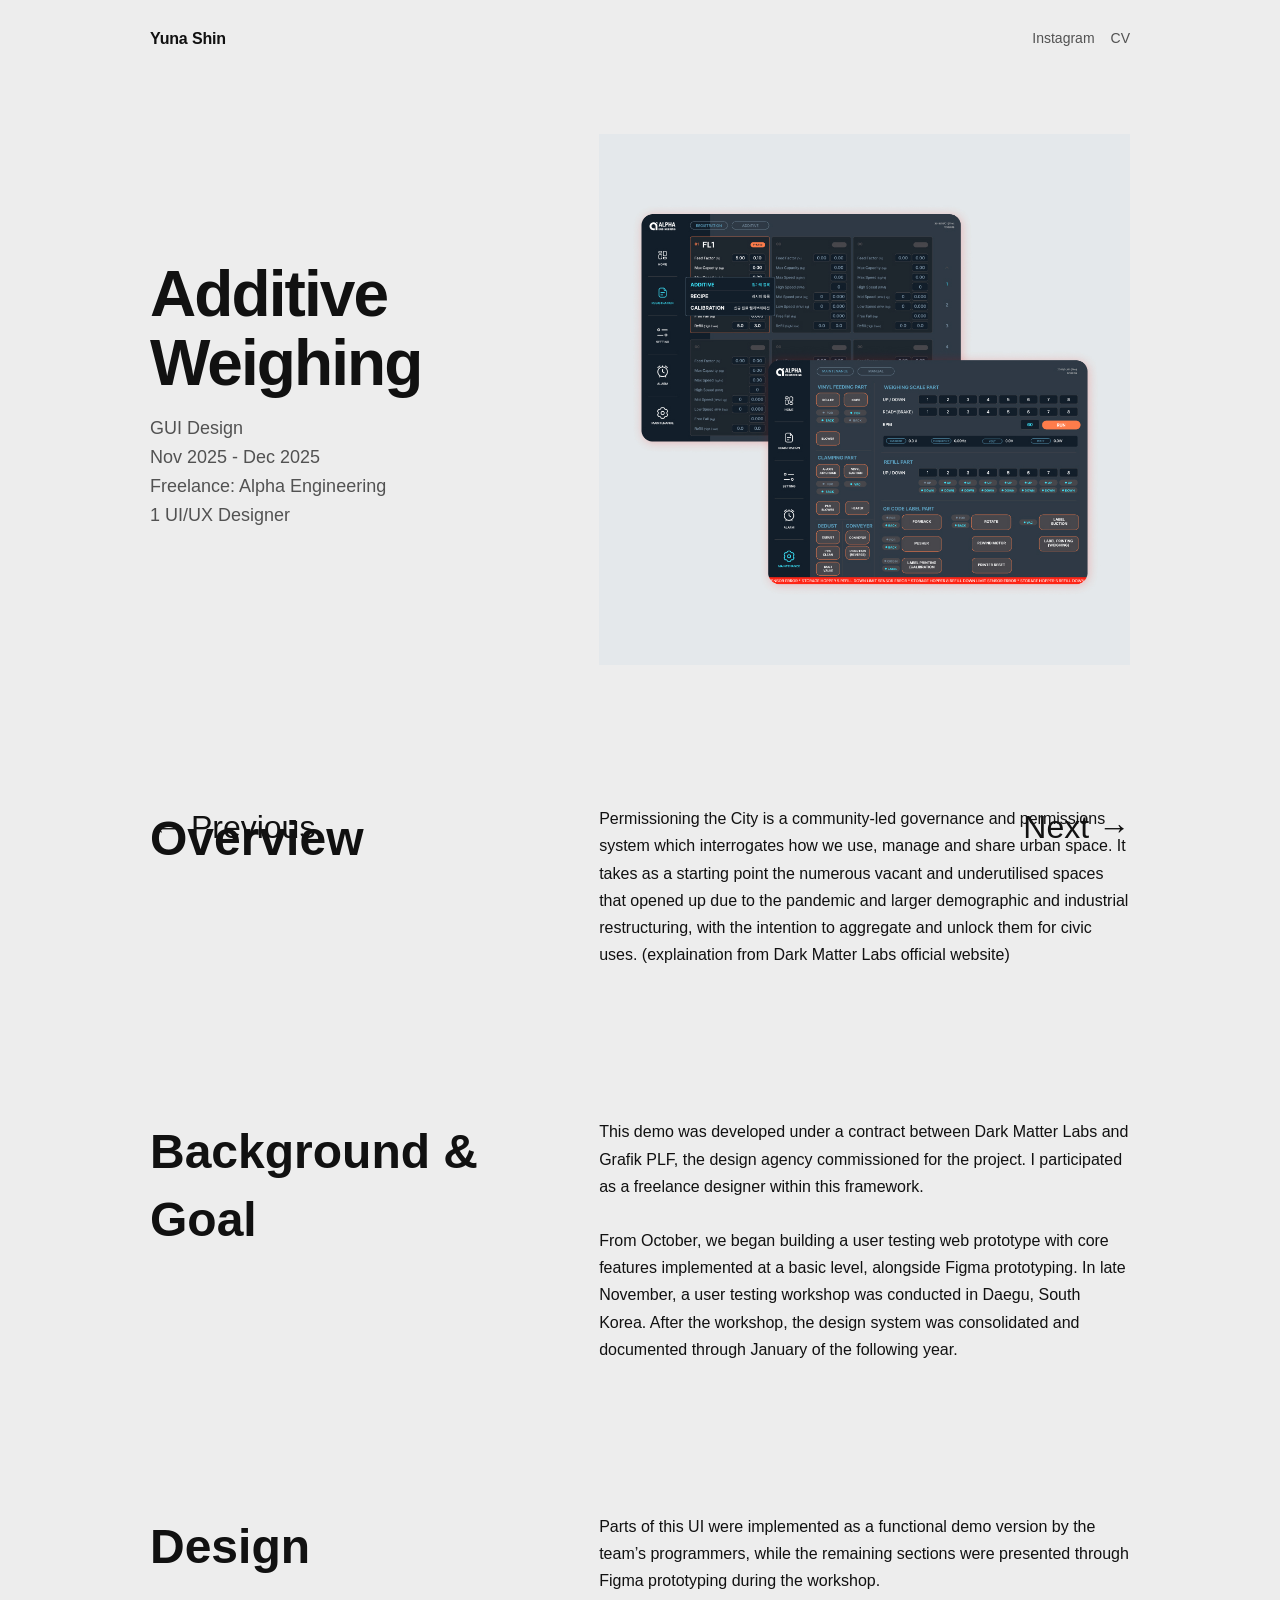
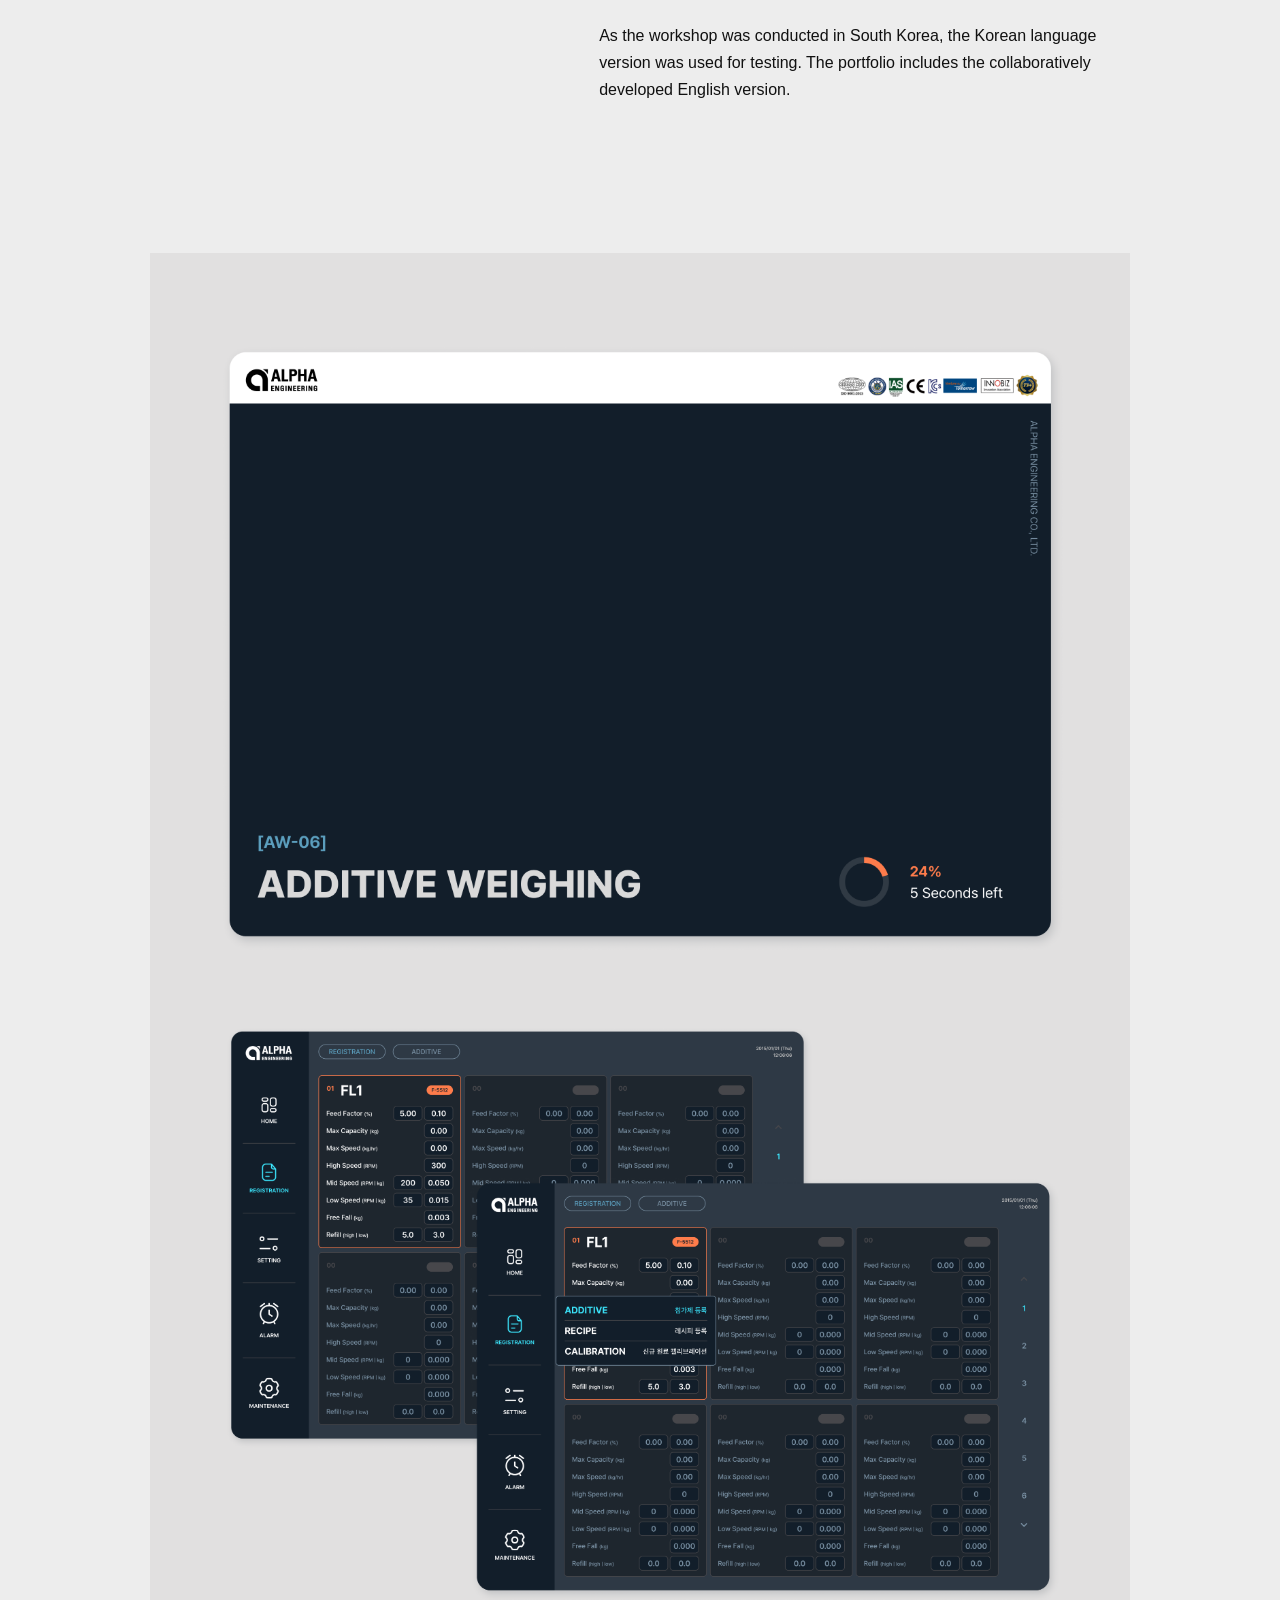
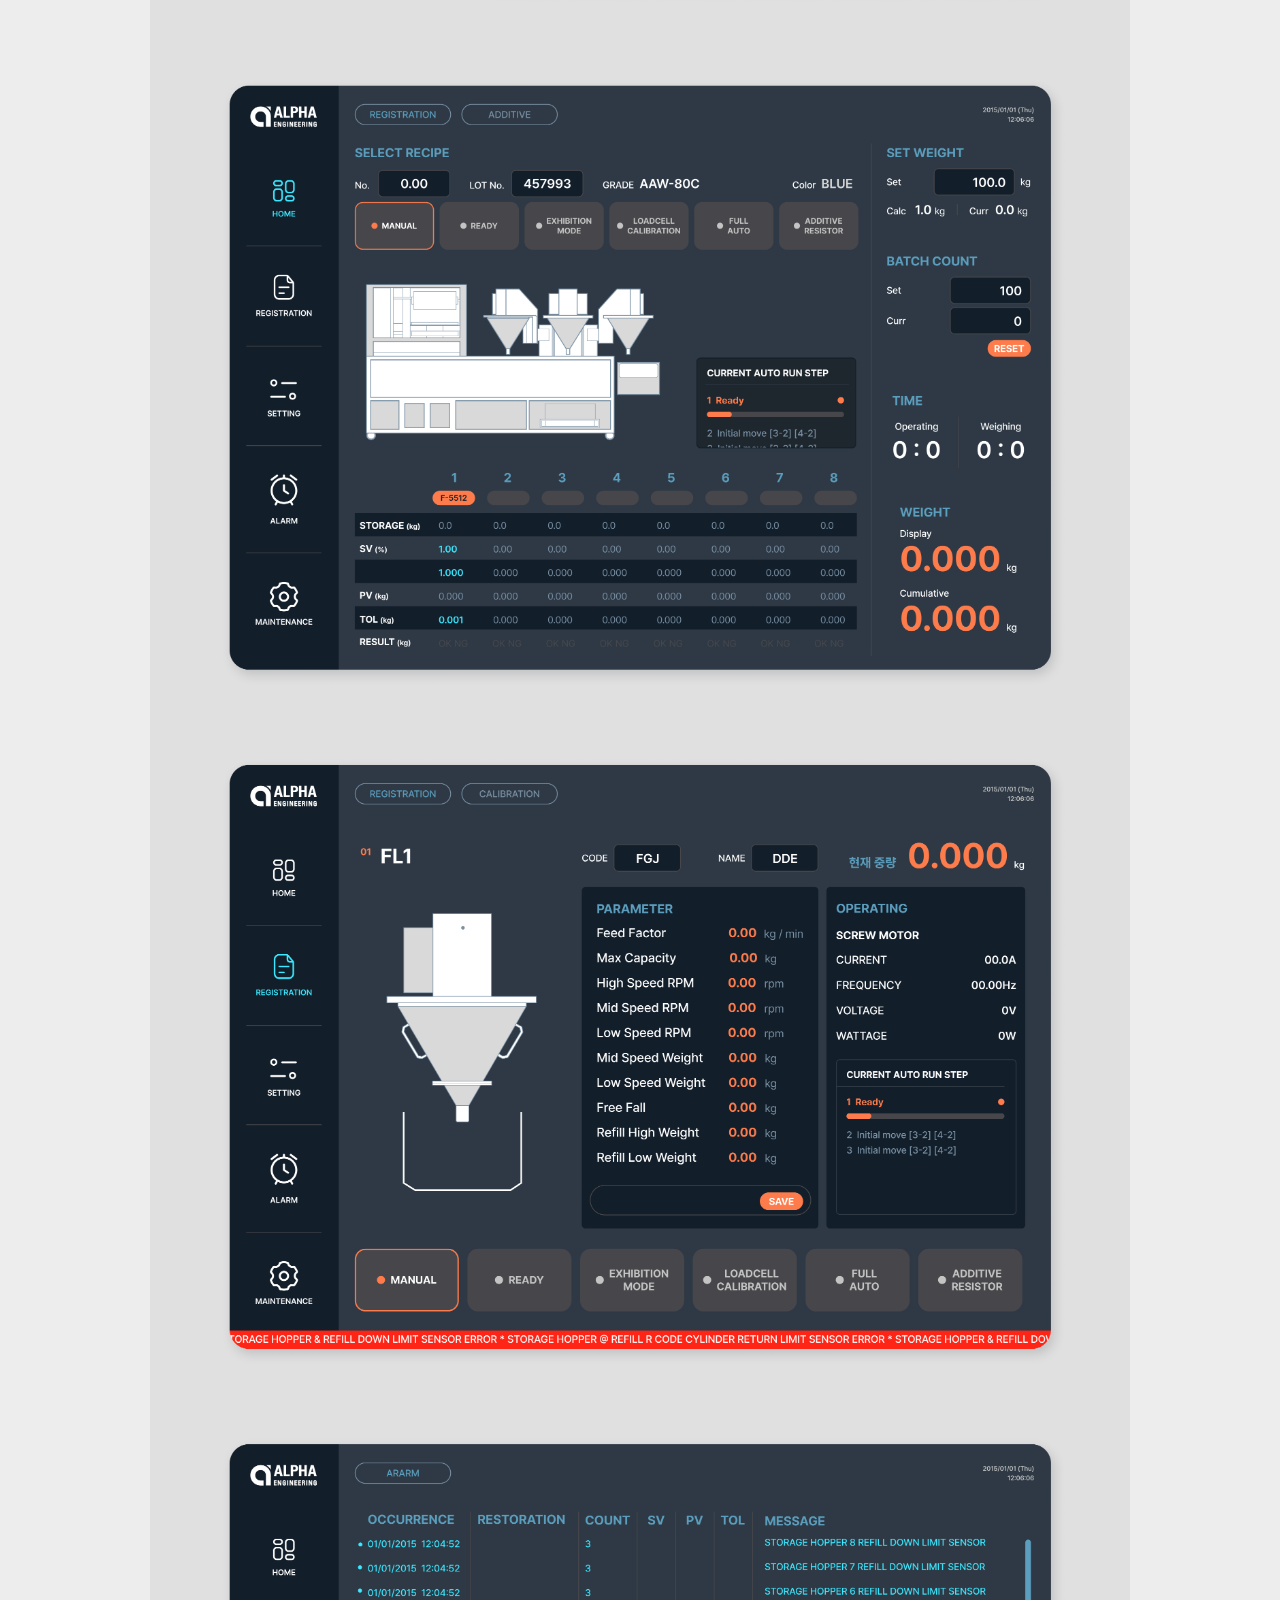
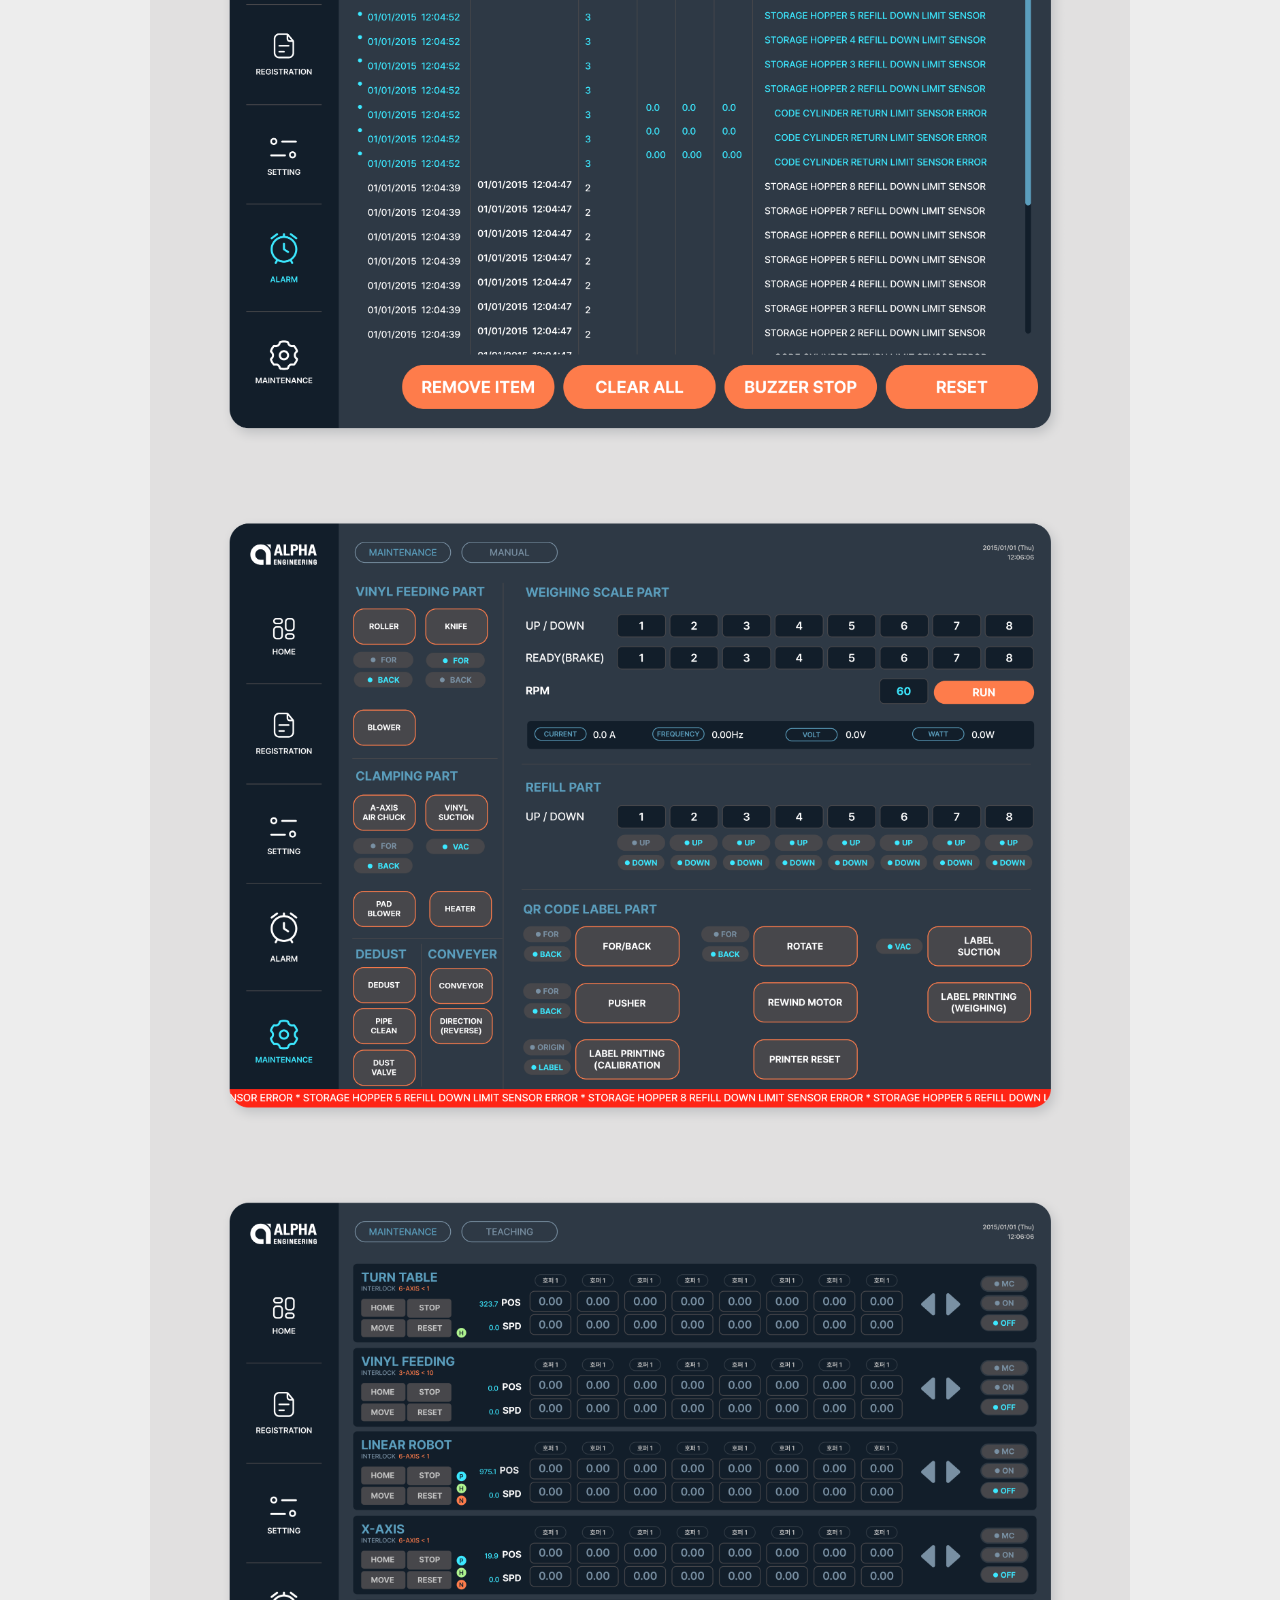
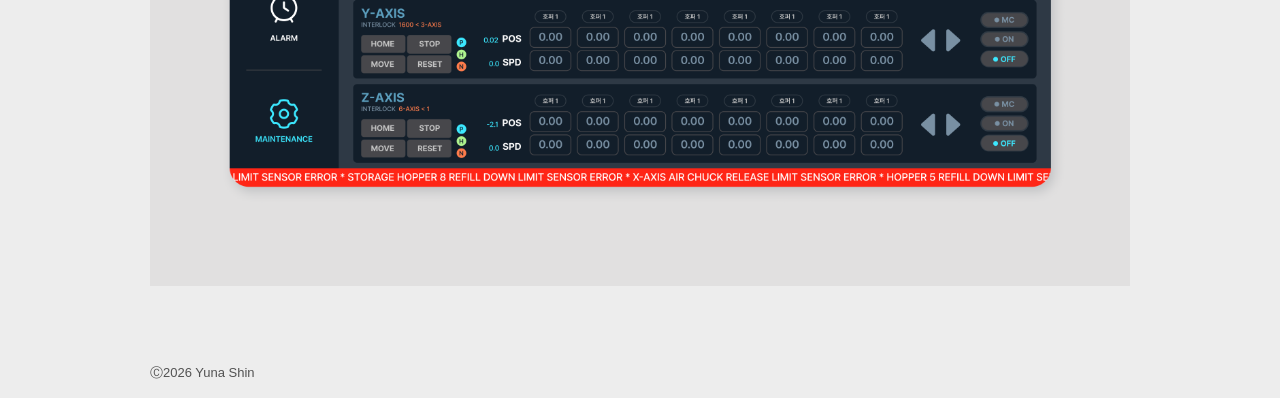
==== pages/Additive weighing.html @ b3d25a9a "initial commit" ====
<!DOCTYPE html>
<html lang="en">
<head>
  <meta charset="UTF-8">
  <meta name="viewport" content="width=device-width, initial-scale=1.0">
  <title>Additive Weighing</title>

  <link rel="stylesheet" href="../Style/style.css">
  <link rel="stylesheet" href="../Style/case.css">
</head>

<body>
  <header class="site-header">
    <div class="container header-inner">
      <a class="logo" href="../yunashin.html">Yuna Shin</a>
      <nav class="nav">
        <a href="https://www.instagram.com/yyunashinyunaa/" target="_blank" rel="noopener">Instagram</a>
        <a href="../YunaShin_CV.pdf" target="_blank" rel="noopener">CV</a>
      </nav>
    </div>
  </header>

  <main>

    <!-- HERO -->
    <section class="cs-hero container">
      <div class="cs-hero-left">
        <h1 class="cs-title">Additive Weighing</h1>
        <p class="cs-sub">GUI Design<br>Nov 2025 - Dec 2025<br>Freelance: Alpha Engineering
          <br>1 UI/UX Designer
        </p>
      </div>
      <div class="cs-hero-right">
        <img src="../Images/additive-weighing-hero.jpg" alt="PtC hero">
      </div>
    </section>

    <!-- Overview -->
    <section class="cs-section container">
      <div class="cs-split">
        <h2>Overview</h2>
        <div class="cs-right">
          <p>
          Permissioning the City is a community-led governance and permissions system which interrogates how we use, manage and share urban space. It takes as a starting point the numerous vacant and underutilised spaces that opened up due to the pandemic and larger demographic and industrial restructuring, with the intention to aggregate and unlock them for civic uses.
          (explaination from <span><a href=https://darkmatterlabs.org/initiatives/re-permissioning-the-city target="_blank" rel="noopener">Dark Matter Labs official website</a></span>)
          </p>
        </div>
      </div>
    </section>

    <!-- Background & Goal -->
    <section class="cs-section container">
      <div class="cs-split">
        <h2>Background & Goal</h2>
        <div class="cs-right">
          <p>
            This demo was developed under a contract between Dark Matter Labs and Grafik PLF, the design agency commissioned for the project. I participated as a freelance designer within this framework.
            <br><br>From October, we began building a user testing web prototype with core features implemented at a basic level, alongside Figma prototyping. In late November, a user testing workshop was conducted in Daegu, South Korea. After the workshop, the design system was consolidated and documented through January of the following year.
          </p>
      </div>
    </section>


    <!-- Design -->
    <section class="cs-section container">
      <div class="cs-split">
        <h2>Design</h2>
        <div class="cs-right">
          <p>Parts of this UI were implemented as a functional demo version by the team’s programmers, while the remaining sections were presented through Figma prototyping during the workshop.
            <br><br>As the workshop was conducted in South Korea, the Korean language version was used for testing. The portfolio includes the collaboratively developed English version.

        </div>
      </div>
    </section>

    <!-- Gallery (also stacked big) -->
    <section class="cs-image-full container">
        <img src="../Images/additive-weighing-02.png" alt="">
    </section>


    <!-- Pager -->
    <section class="cs-pager container">
      <a class="pager-link" href="./Ripple.html">← Previous</a>
      <a class="pager-link" href="./Another Audience.html">Next →</a>
    </section>

  </main>

  <footer class="site-footer">
    <div class="container site-footer-container">
      <span class="muted">Ⓒ<span id="y"></span> Yuna Shin</span>
    </div>
  </footer>

  <script>
    document.getElementById("y").textContent = new Date().getFullYear();
  </script>
</body>
</html>
---- Style/style.css ----
:root{
  --bg: #ededed;
  --text: #111111;
  --muted: #6b6b6b;
  --border: #e8e8e8;

  --max: 980px;
  --page-pad: 80px;

  --header-bg: rgb(237, 237, 237);
  --tag-bg: #222;
  --tag-text: #fff;
}

*{ box-sizing: border-box; }

html{
  height: 100%;
  background: var(--bg);
}

body{
  min-height: 100vh;
  margin: 0;
  padding: 0 var(--page-pad);
  background: var(--bg);
  color: var(--text);
  font-family: -apple-system, BlinkMacSystemFont, "Segoe UI", Roboto, Helvetica, Arial,
               "Apple SD Gothic Neo", "Noto Sans KR", "Noto Sans", sans-serif;
  line-height: 1.4;

  display: flex;
  flex-direction: column;
}

main{ flex: 1; }

a{ color: inherit; text-decoration: none; }
a:hover{ text-decoration: underline; }

.container{
  max-width: var(--max);
  margin: 0 auto;
}

/* Header */
.site-header{
  position: sticky;
  top: 0;
  z-index: 10;
  background: none;
}

.header-inner{
  display: flex;
  align-items: center;
  justify-content: space-between;
  gap: 16px;
  padding: 28px 0 14px;
}

.logo{
  font-weight: 650;
  letter-spacing: -0.01em;
}

/* Nav */
.nav{
  display: flex;
  align-items: center;
  gap: 16px;
  font-size: 14px;
  color: var(--muted);
}

.nav a:hover{ color: var(--text); }

/* Hero */
.hero-section{
  padding: 44px 0 18px;
}

.hero-top h1{
  margin: 0 0 24px;
  font-size: 64px;
  line-height: 1.08;
  letter-spacing: -0.03em;
}

.hero-sub{
  margin: 12px 0 0;
  max-width: 75ch;
  font-size: 24px;
  line-height: 1.3;
  color: var(--muted);
}

/* Work grid */
.work-grid{
  margin-top: 48px;
  padding-bottom: 22px;

  display: grid;
  grid-template-columns: 1fr;
  gap: 64px 68px; /* row-gap / column-gap */
}

@media (min-width: 820px){
  .work-grid{ grid-template-columns: 1fr 1fr; }
}

/* Card */
.card{ overflow: hidden; }

.card-link{
  display: block;
  padding: 0;
}

.card-link:hover{ text-decoration: none; }

/* Square image */
.card-image{
  width: 100%;
  aspect-ratio: 1 / 1;
  overflow: hidden;
  margin-bottom: 18px;
  background: #ddd;
}

.card-image img{
  width: 100%;
  height: 100%;
  object-fit: cover;
  display: block;
}

/* Title + tags */
.card-title{
  display: flex;
  flex-direction: column;
  gap: 10px; /* 제목 ↔ 태그그룹 간격 */
}

.card-title h3{
  margin: 0;
  font-size: 20px;
  letter-spacing: -0.01em;
  line-height: 1.25;
}

.tag-group{
  display: flex;
  flex-wrap: wrap;
  gap: 6px; /* 태그들끼리 간격 */
}

.tag{
  font-size: 11px;
  color: var(--tag-text);
  background: var(--tag-bg);
  border: 1px solid var(--border);
  padding: 4px 8px;
  border-radius: 999px;
}

.tag-progress{
    background: #99199d;
    color:#fff;
    border-color:#ffffff;
}

.card-desc{
  margin: 8px 0 0;
  max-width: 70ch;
  font-size: 14px;
  color: var(--muted);
}

/* Footer */
.site-footer{
  width:100%
}
.site-footer-container{
  padding-top:8px;
  padding-bottom:16px;
  font-size:13px;
  color:var(--muted);
  text-align: left;
} 

/* Responsive */
@media (max-width: 820px){
  :root{ --page-pad: 28px; }
}

@media (max-width: 420px){
  :root{ --page-pad: 18px; }
  .hero-top h1{ font-size: 34px; }
  .nav{ gap: 12px; }
}
---- Style/case.css ----
:root{
  --muted: #525252;

  /* spacing */
  --space-2: 10px;
  --space-3: 12px;
  --space-4: 20px;
  --space-5: 70px;

  /* image spacing (요구사항: 별도 변수) */
  --img-gap: 28px;
}

/* HERO */
.cs-hero{
  display: grid;
  grid-template-columns: 1fr 1.4fr;
  gap: var(--space-5);
  align-items: center;
  padding: var(--space-5) 0;
}
.cs-hero img{ width: 100%; display: block; }

.cs-title{
  margin: 0 0 var(--space-2);
  margin-bottom: 16px;
  font-size: 64px;
  letter-spacing: -0.03em;
  line-height: 1.08;
}

.cs-sub{
  font-size: 18px;
  color: var(--muted);
  line-height: 1.6;
  margin: 0 0 var(--space-2);
}

/* SECTION padding */
.cs-section{ padding: var(--space-5) 0; }

/* Split grid: left title / right content */
.cs-split{
  display: grid;
  grid-template-columns: 1fr 1.4fr;
  gap: var(--space-5);
  align-items: start;
}

/* left column */
.cs-split h2{
  margin: 0;
  font-size: 48px;
}

/* right column text rhythm */
.cs-right p{
  margin: 0 0 var(--space-2);
  line-height: 1.7;
}

/* 이미지 full width (container 기준 가득) */
.cs-image-full{
  padding: var(--space-5) 0;
  display: flex;
  flex-direction: column;
  gap: var(--img-gap);
}

.cs-image-full img{
  width: 100%;
  display: block;
}

.cs-pager{
    position:fixed;
    left:40px;
    right:40px;
    bottom:30px;

    display:flex;
    align-items:center;
    justify-content: space-between;
    padding-bottom:var(--space-4);
    font-size: 32px;

}
/* Responsive: stack title over content */
@media (max-width: 1100px){
  .cs-hero{ grid-template-columns: 1fr; gap: var(--space-3); }
  .cs-split{ grid-template-columns: 1fr; gap: var(--space-3); }
  .cs-left-empty{ display: none; }
  .cs-split h2{ font-size: 28px; }
  .cs-title{ font-size: 34px; }
}
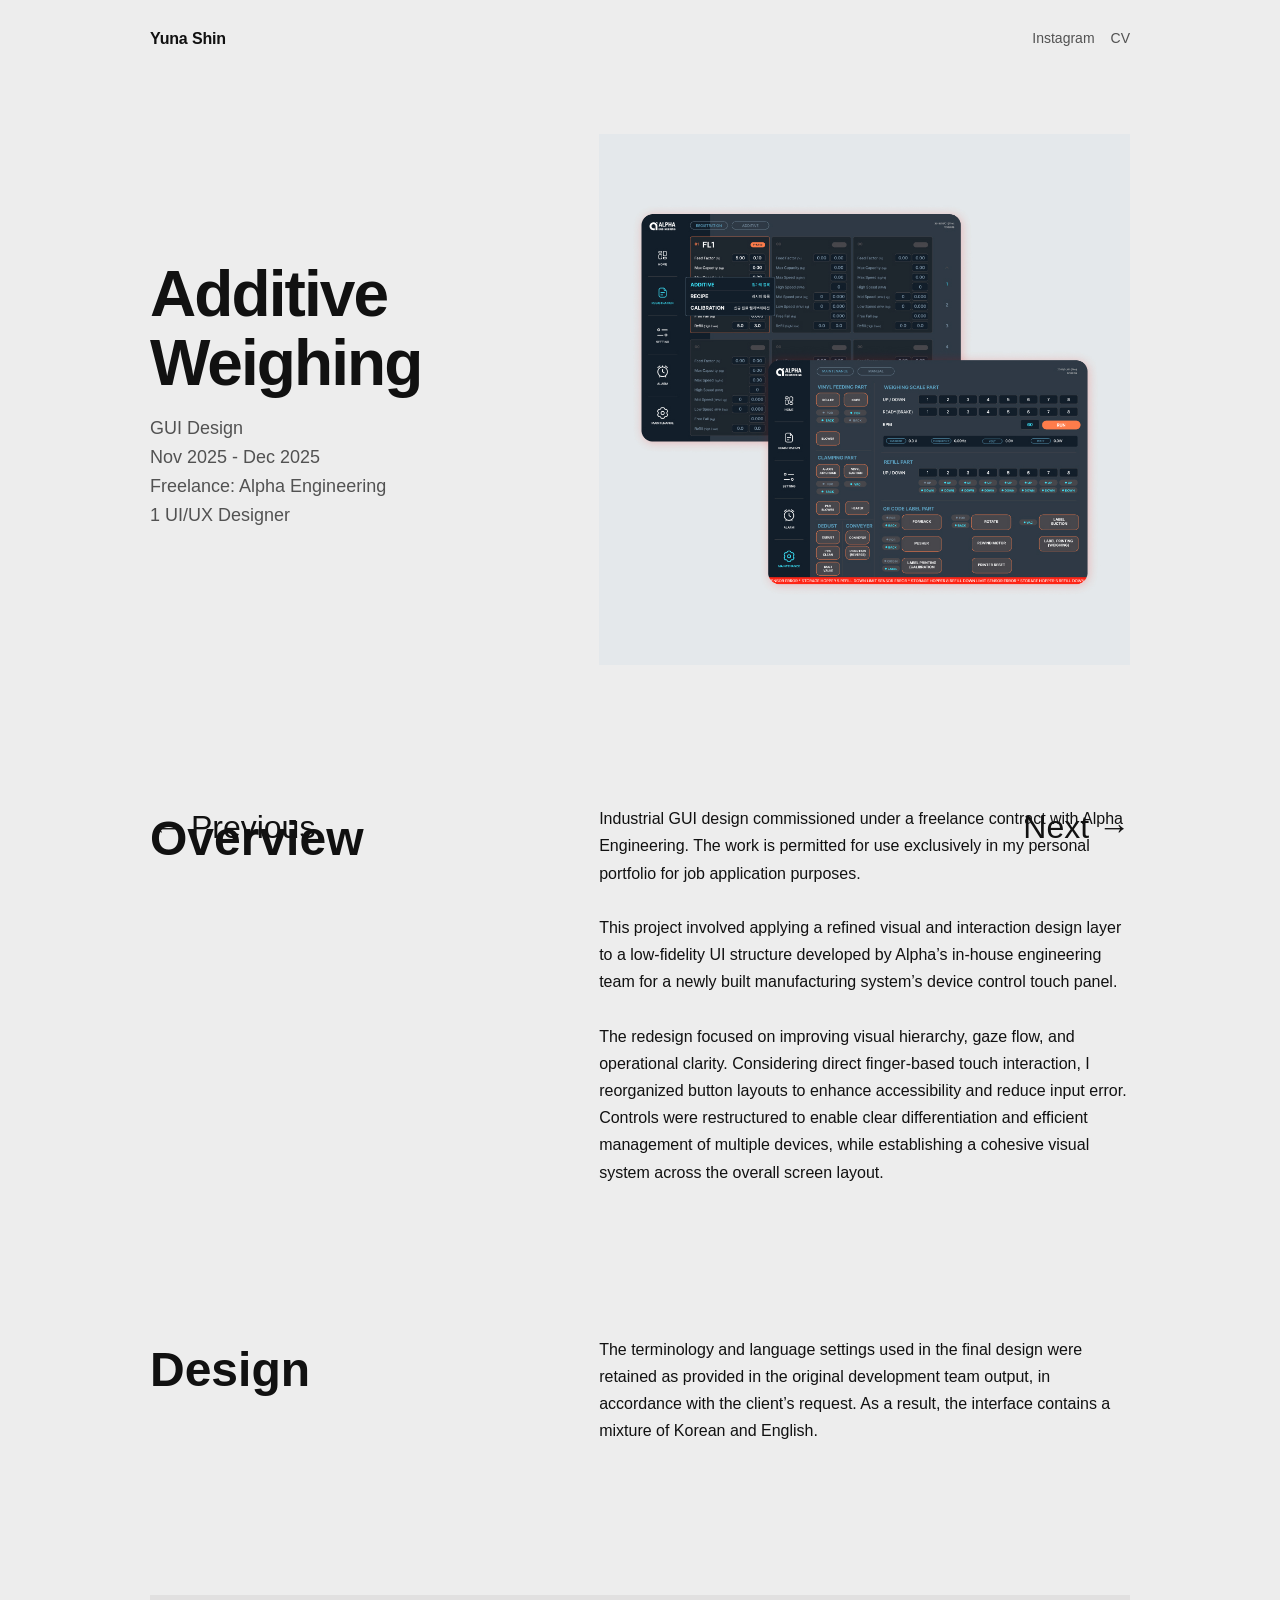
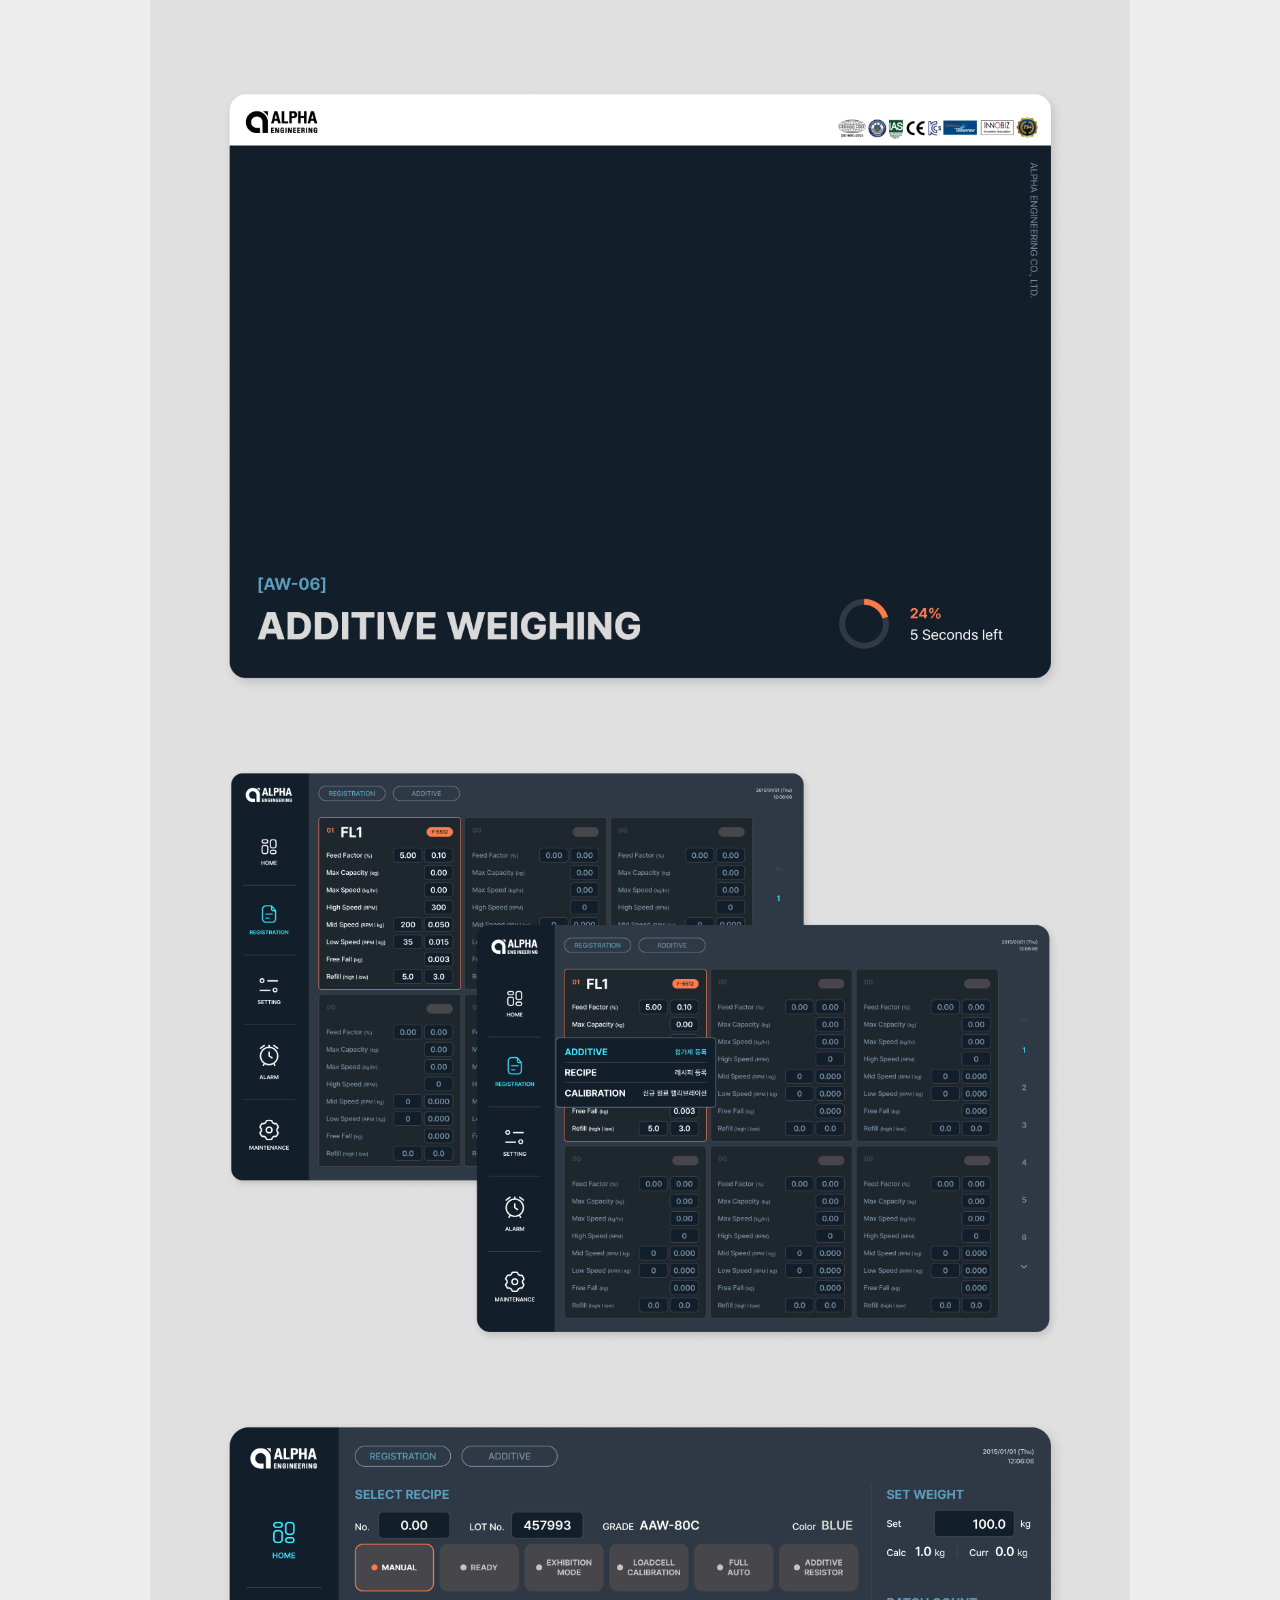
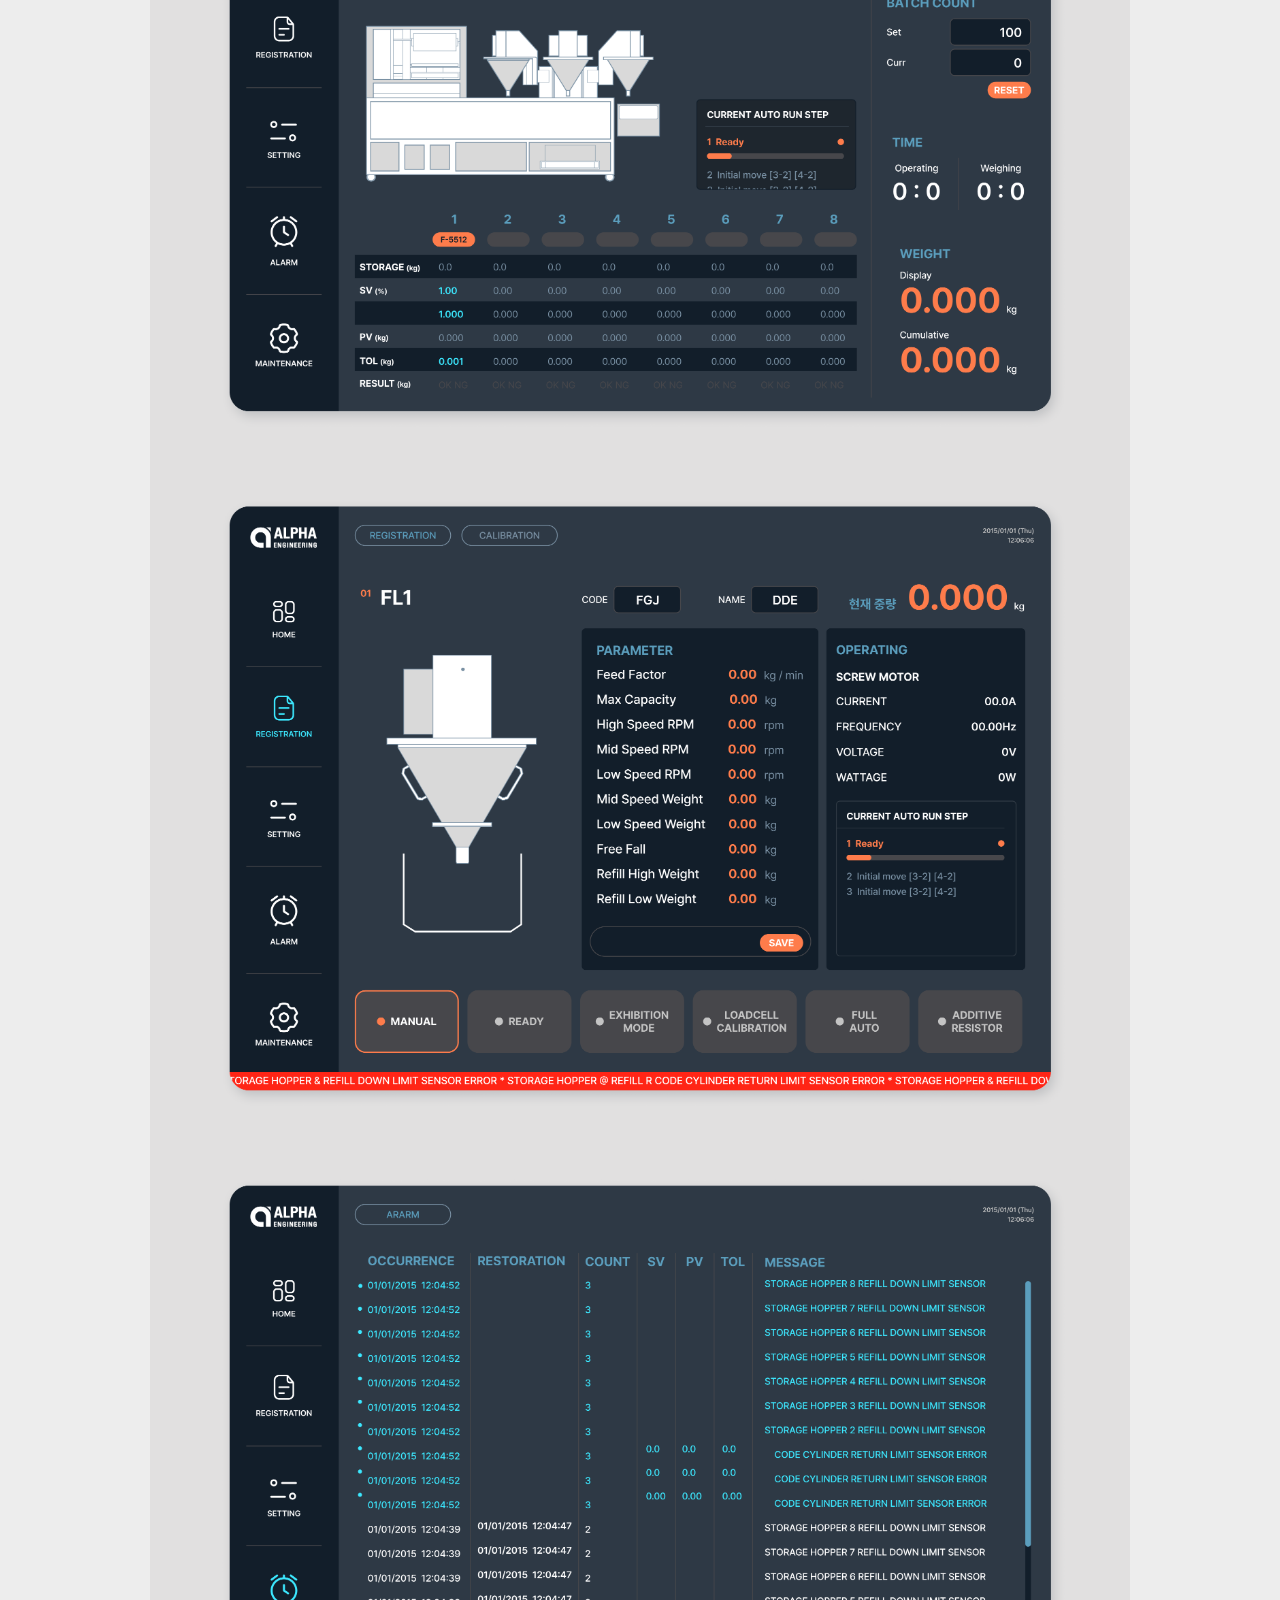
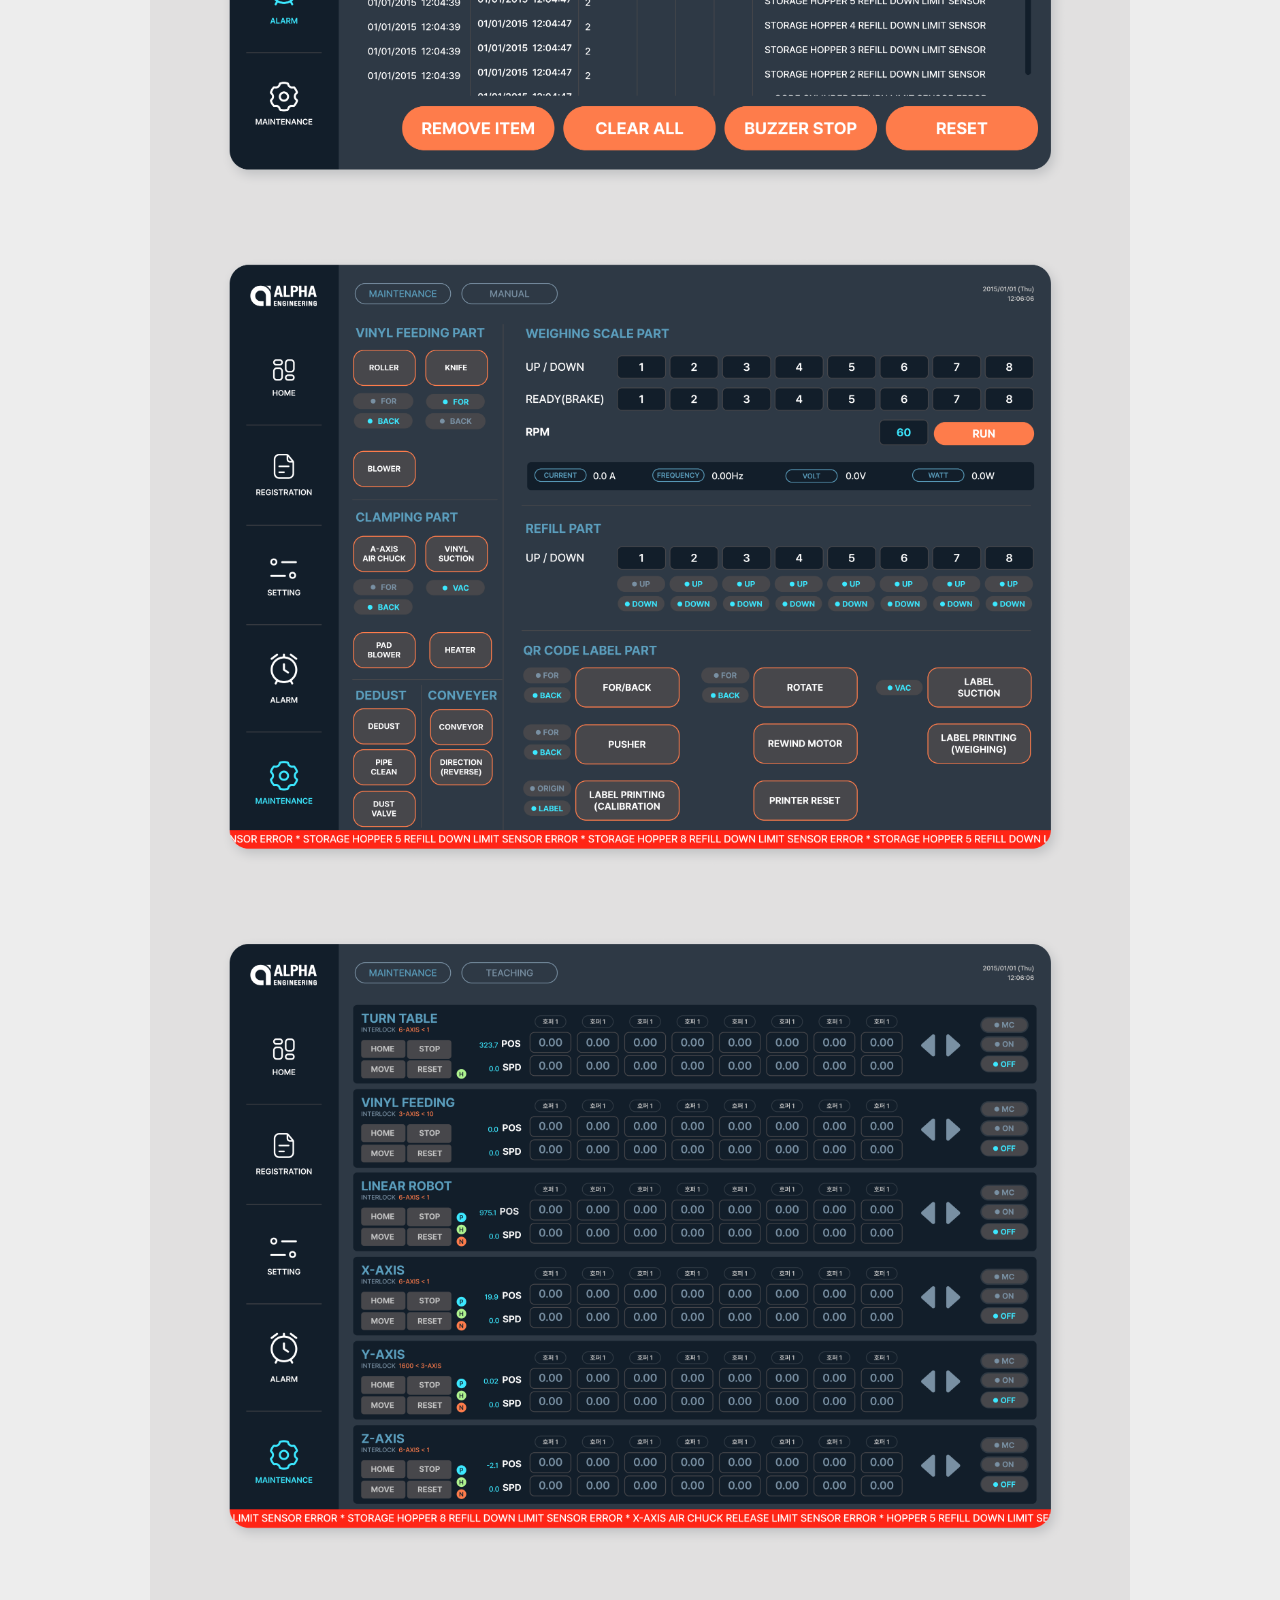
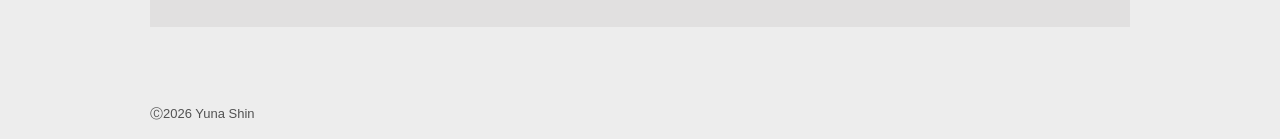
==== commit 73f6a9bc: "content edited" ====
--- a/pages/Additive weighing.html
+++ b/pages/Additive weighing.html
@@ -12,10 +12,10 @@
 <body>
   <header class="site-header">
     <div class="container header-inner">
-      <a class="logo" href="../yunashin.html">Yuna Shin</a>
+      <a class="logo" href="../index.html">Yuna Shin</a>
       <nav class="nav">
         <a href="https://www.instagram.com/yyunashinyunaa/" target="_blank" rel="noopener">Instagram</a>
-        <a href="../YunaShin_CV.pdf" target="_blank" rel="noopener">CV</a>
+        <a href="../2026_CV_Eng.pdf" target="_blank" rel="noopener">CV</a>
       </nav>
     </div>
   </header>
@@ -41,35 +41,23 @@
         <h2>Overview</h2>
         <div class="cs-right">
           <p>
-          Permissioning the City is a community-led governance and permissions system which interrogates how we use, manage and share urban space. It takes as a starting point the numerous vacant and underutilised spaces that opened up due to the pandemic and larger demographic and industrial restructuring, with the intention to aggregate and unlock them for civic uses.
-          (explaination from <span><a href=https://darkmatterlabs.org/initiatives/re-permissioning-the-city target="_blank" rel="noopener">Dark Matter Labs official website</a></span>)
+          Industrial GUI design commissioned under a freelance contract with Alpha Engineering. The work is permitted for use exclusively in my personal portfolio for job application purposes.
+          <br><br>This project involved applying a refined visual and interaction design layer to a low-fidelity UI structure developed by Alpha’s in-house engineering team for a newly built manufacturing system’s device control touch panel.
+          <br><br>The redesign focused on improving visual hierarchy, gaze flow, and operational clarity. Considering direct finger-based touch interaction, I reorganized button layouts to enhance accessibility and reduce input error. Controls were restructured to enable clear differentiation and efficient management of multiple devices, while establishing a cohesive visual system across the overall screen layout.
+
           </p>
         </div>
       </div>
     </section>
-
-    <!-- Background & Goal -->
-    <section class="cs-section container">
-      <div class="cs-split">
-        <h2>Background & Goal</h2>
-        <div class="cs-right">
-          <p>
-            This demo was developed under a contract between Dark Matter Labs and Grafik PLF, the design agency commissioned for the project. I participated as a freelance designer within this framework.
-            <br><br>From October, we began building a user testing web prototype with core features implemented at a basic level, alongside Figma prototyping. In late November, a user testing workshop was conducted in Daegu, South Korea. After the workshop, the design system was consolidated and documented through January of the following year.
-          </p>
-      </div>
-    </section>
-
 
     <!-- Design -->
     <section class="cs-section container">
       <div class="cs-split">
         <h2>Design</h2>
         <div class="cs-right">
-          <p>Parts of this UI were implemented as a functional demo version by the team’s programmers, while the remaining sections were presented through Figma prototyping during the workshop.
-            <br><br>As the workshop was conducted in South Korea, the Korean language version was used for testing. The portfolio includes the collaboratively developed English version.
-
-        </div>
+          <p>The terminology and language settings used in the final design were retained as provided in the original development team output, in accordance with the client’s request. As a result, the interface contains a mixture of Korean and English.
+          </p>
+          </div>
       </div>
     </section>
 
